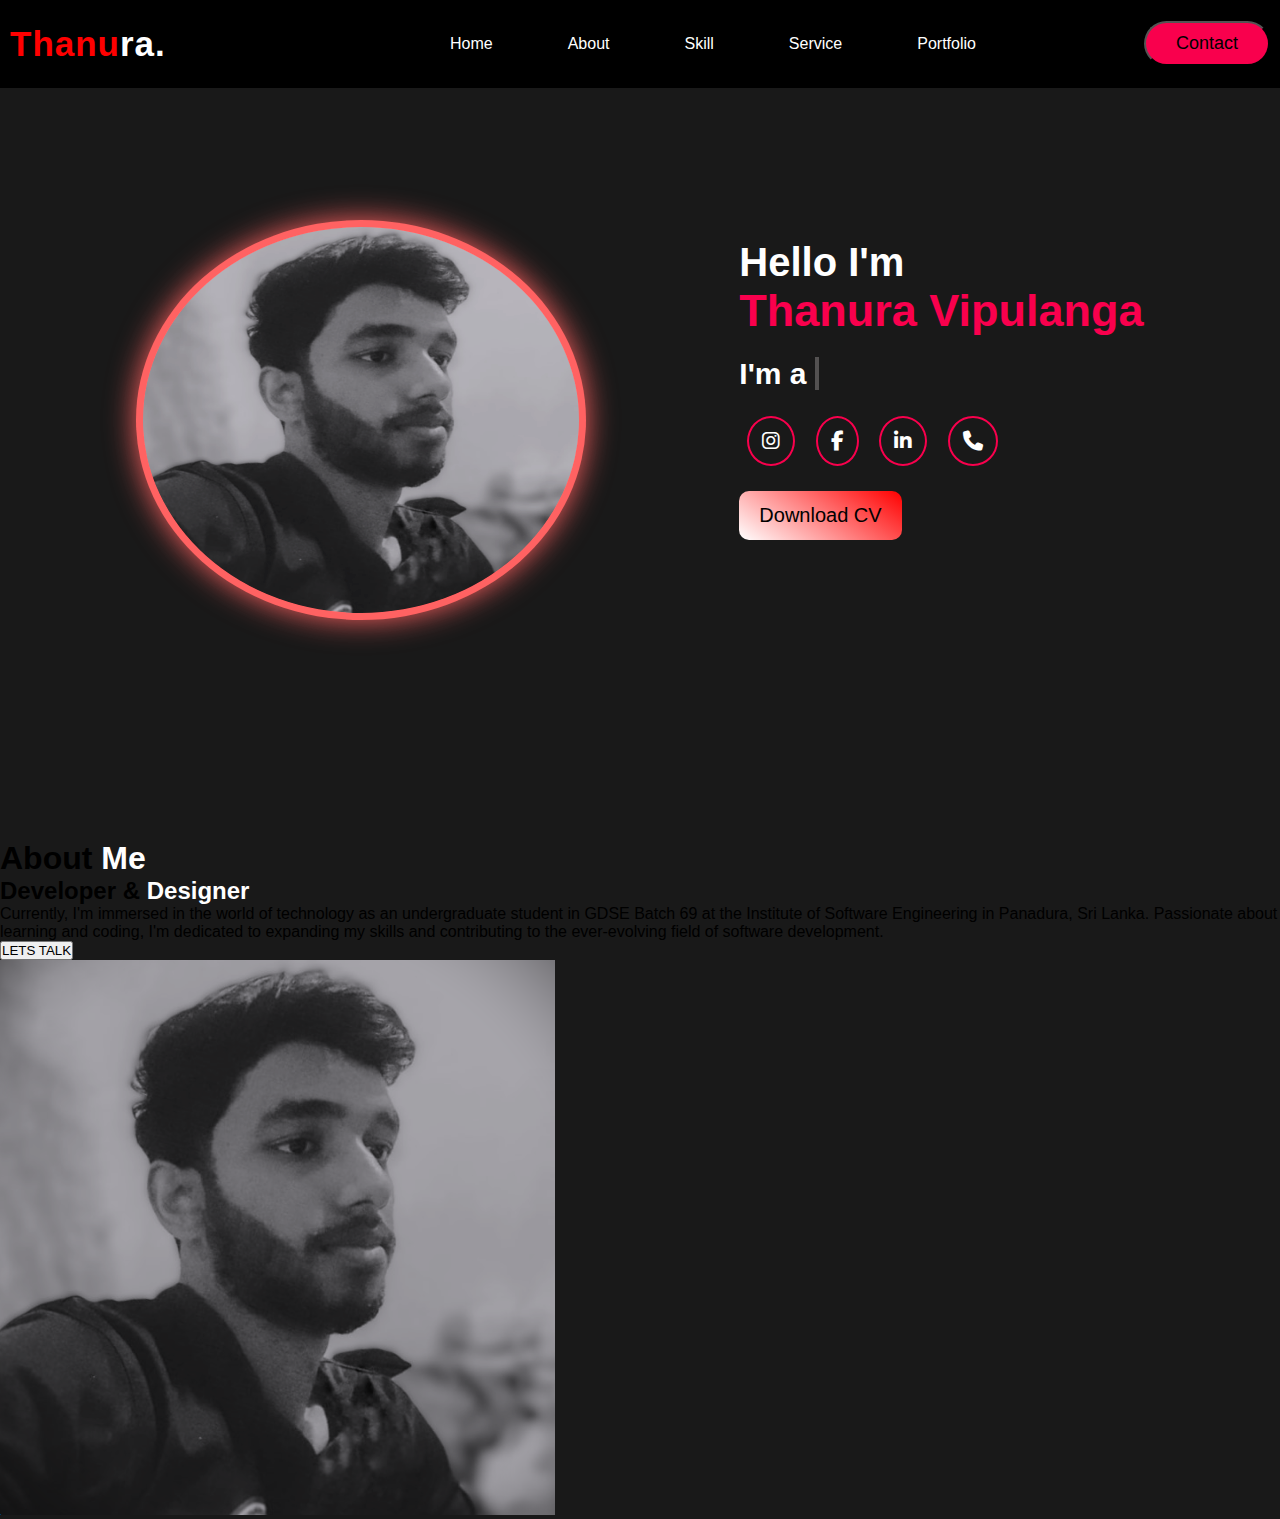
==== index.html @ dee8c760 "about section" ====
<!doctype html>
<html lang="en">
<head>
    <meta charset="UTF-8">
    <meta name="viewport" content="width=device-width, user-scalable=no, initial-scale=1.0, maximum-scale=1.0, minimum-scale=1.0">
    <meta http-equiv="X-UA-Compatible" content="ie=edge">
    <title>Portfolio_Website</title>

    <link rel="stylesheet" href="https://cdnjs.cloudflare.com/ajax/libs/font-awesome/6.6.0/css/all.min.css">

    <link rel="stylesheet" href="css/style.css">
<!--    <link rel="stylesheet" href="css/normalize.css">-->

</head>

<body>
<!----------------Hero section--------------->
<nav>
    <input type="checkbox" class="checkbox" id="check">
    <h2 class="nav_head">Thanu<span>ra.</span></h2>
    <ul>
        <li><a href="#">Home</a> </li>
        <li><a href="#">About</a> </li>
        <li><a href="#">Skill</a> </li>
        <li><a href="#">Service</a> </li>
        <li><a href="#">Portfolio</a> </li>

        <a href="#"><button class="contact_btn">Contact</button></a>
    </ul>

    <label for="check" class="checkbtn">
        <i class="fas fa-bars"></i>
    </label>
</nav>

    <section id="home" class="home">
        <img src="assets/images/My-photo.png" title="my image" alt="my image" width="450px" height="400px">
        <div class="description">
            <h1>Hello I'm <br><span>Thanura Vipulanga</span></h1>
            <h2>I'm a <span>Fullstack Developer...</span></h2>
<!--            <p>Lorem ipsum dolor sit amet consectetur. Sem ac ornare lacinia purus tempus. Tellus viverra sit consequat nisl malesuada blandit.</p>-->
            <div class="font">
                <i class="fa-brands fa-instagram"></i>
                <i class="fa-brands fa-facebook-f"></i>
                <i class="fa-brands fa-linkedin-in"></i>
                <i class="fas fa-phone"></i>
            </div>
            <button>Download CV</button>
        </div>
    </section>

<!----- About section ----->
<section class="about">
    <div class="about_section">
       <h1>About <span>Me</span></h1>
        <h2>Developer & <span>Designer</span></h2>
        <p>
            Currently, I'm immersed in the world of technology as an undergraduate student in GDSE Batch 69 at the Institute of Software Engineering in Panadura, Sri Lanka.
            Passionate about learning and coding, I'm dedicated to expanding my skills and contributing to the ever-evolving field of software development.
        </p>
        <button class="about_button">LETS TALK</button>
    </div>
    <div class="about_poto">
        <img src="assets/images/My-photo.png">
    </div>

</section>


</body>
</html>
---- css/style.css ----
*{
    margin: 0px;
    padding: 0px;
    box-sizing: border-box;
    font-family: "Josefin Sans", sans-serif;
}
body{
    background-color: #191919;
}
/*-----navigation section----------*/

nav{
    background-color: black;
    display: flex;
    align-items: center;
    justify-content: space-between;
    top: 0;
    width: 100%;
    color: white;
    font-size: large;
    overflow: hidden;
    padding: 10px;
    position: fixed;
}
.nav_head{
    color: red;
    font-size: 35px;
    letter-spacing: 1px;
}
span{
    color: white;
}
li{
    font-size: 16px;
    list-style-type: none;
    display: inline-block;
    padding: 10px 20px;
}
li>a{
    color: white;
    text-decoration: none;
    padding: 15px;
    display: block;
    text-transform: capitalize;
}
li>a:hover{
    color: red;
    transition: .4s;
}
.contact_btn{
    background-color: #f9004d;
    color: black;
    margin-left: 8rem;
    padding: 10px 30px;
    font-size: large;
    border-radius: 30px;
    cursor: pointer;
    transition: .5s ease-in-out;
}
.contact_btn:hover{
    color: white;
    border: 2px solid #f9004d;
    background: transparent;
}
/*----------responsive navbar----------*/
.checkbtn{
    font-size: 30px;
    float: right;
    margin-right: 30px;
    cursor: pointer;
    display: none;
}
.checkbox{
    display: none;
}
@media screen and (max-width: 925px){
    .nav_head{
        font-size: 30px;
    }
    nav li a{
        font-size: 18px;
    }
    nav .contact_btn{
        margin-left: 20px;
    }
}
@media screen and (max-width: 820px){
    .checkbtn{
        display: block;
        margin-left: 150px;
    }
    .nav_head{
        padding-left: 10px;
    }
    nav ul{
        z-index: 1000;
        position: fixed;
        width: 60%;
        height: 50vh;
        background-color: black;
        top: 50px;
        right: -100%;
        padding: 20px;
        transition: all .5s;
    }
    nav li{
        text-align: center;
        display: block;
        float: left;
        width: 330px;
        height: 60px;
        padding: 5px;
    }
    nav .contact_btn{
        width: 90%;
    }
    nav li a{
        font-size: 20px;
        color: white;
    }
    .checkbox:checked ~ ul{
        right: 0;
    }
}

/*----------home section----------*/

.home{
    color: white;
    padding: 220px 100px;
    display: flex;
    justify-content: space-around;
    gap: 5rem;
}
.description{
    padding-top: 20px;
}
.description>h1{
    font-size: 40px;
    font-weight: 700;
}
.description>h1>span{
    color: #f9004d;
    font-size: 45px;
}
.description>h2{
    margin-top: 20px;
    font-size: 30px;
    font-weight: 800;
}
.description>h2>span{
    color: #f9004d;
    position: relative;
}
.description>h2>span:after{
    content: "";
    position: absolute;
    left: 0;
    right: 0px;
    height: 100%;
    border-left: 4px solid #535151;
    background-color: #191919;
    animation: text 3s infinite backwards steps(10);
}
@keyframes text {
    0%{
        left: 0;
    }
    50%{
        left: 100%;
    }
    100%{
        left: 0;
    }
}
.description>p{
    width: 500px;
    margin-top: 20px;
}
.font>i{
    margin: 25px 8px;
    border: 2px solid #f9004d;
    border-radius: 50%;
    padding: 13px;
    font-size: 20px;
    cursor: pointer;
    transition: .4s ease-in-out;
}
.font>i:hover{
    background-color: #f9004d;
    transform: translate(-15px);
    box-shadow: 0px 0px 15px #f9004d;
}
.description>button{
    padding: 13px 20px;
    font-size: 20px;
    border-radius: 10px;
    background: linear-gradient(35deg,white,red);
    cursor: pointer;
    border: none;
}
.home>img{
    background-color: #fa5959;
    padding: 7px;
    border-radius: 50%;
    box-shadow: 0px 0px 30px #fa5959;
    filter: brightness(1.1);
    transition: .4s ease-in-out;
}
.home>img:hover{
    box-shadow: 0px 0px 50px #f9004d;
}

/*----------responsive home section----------*/
@media screen and (max-width:820px){
    .home>img{
        margin-top: -7rem;
        margin-left: -1rem;
        margin-bottom: -5rem;
        width: 390px;
        height: 340px;
    }
    .home{
        grid-template-columns: 1fr;
        flex-wrap: wrap;
    }
    .description{
        margin-left: -4rem;
    }
    .description h1{
        font-size: 20px;
    }
    .description>h1>span{
        font-size: 40px;
    }
    .description>h2{
        font-size: 20px;
    }
    .description>p{
        font-size: 15px;
    }
}

/*<!---------- About section ----------->*/
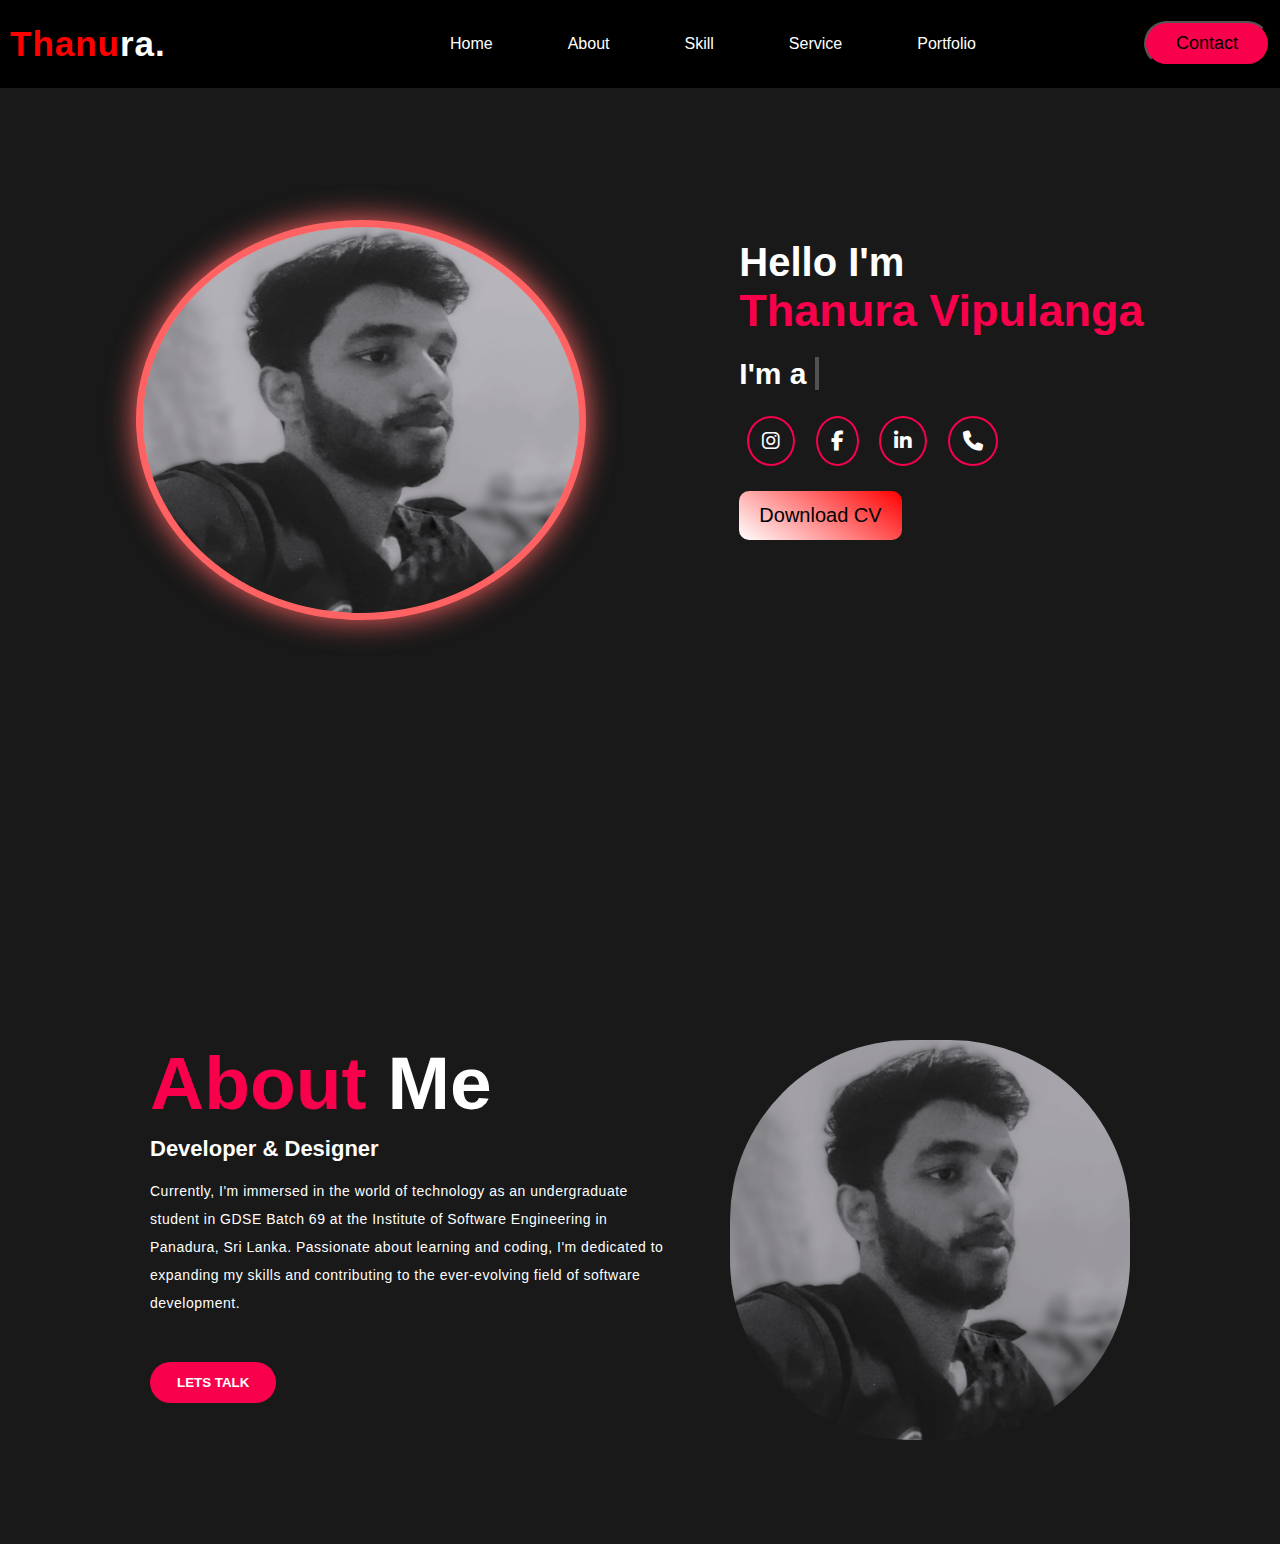
==== commit 5d04561d: "about section for css" ====
--- a/index.html
+++ b/index.html
@@ -58,7 +58,7 @@
             Currently, I'm immersed in the world of technology as an undergraduate student in GDSE Batch 69 at the Institute of Software Engineering in Panadura, Sri Lanka.
             Passionate about learning and coding, I'm dedicated to expanding my skills and contributing to the ever-evolving field of software development.
         </p>
-        <button class="about_button">LETS TALK</button>
+        <button class="about_btn">LETS TALK</button>
     </div>
     <div class="about_poto">
         <img src="assets/images/My-photo.png">
--- a/css/style.css
+++ b/css/style.css
@@ -242,3 +242,54 @@
 }
 
 /*<!---------- About section ----------->*/
+.about{
+    display: flex;
+    justify-content: space-around;
+    margin: 100px 150px;
+    gap: 60px;
+    padding-top: 100px;
+    color: white;
+}
+.about_poto>img{
+    height: auto;
+    border-radius: 180px;
+    width: 400px;
+}
+.about_section{
+    width: 550px;
+    margin-bottom: 30px;
+}
+.about_section h1{
+    font-size: 75px;
+    color: #f9004d;
+}
+.about_section h2{
+    font-size: 22px;
+    margin-top: 10px;
+}
+.about_section>span{
+    color: #ffffff;
+}
+.about_section>p{
+    color: #ffffff;
+    letter-spacing: 0.5px;
+    line-height: 28px;
+    font-size: 14px;
+    margin-top: 15px;
+    margin-bottom:45px;
+}
+.about_btn{
+    background-color: #f9004d;
+    color: white;
+    text-decoration: none;
+    border: 2px solid transparent;
+    font-weight: bold;
+    padding: 11px 25px;
+    border-radius: 30px;
+    transition: .4s;
+}
+.about_btn:hover{
+    background-color: transparent;
+    border: 2px solid #f9004d;
+    cursor:pointer;
+}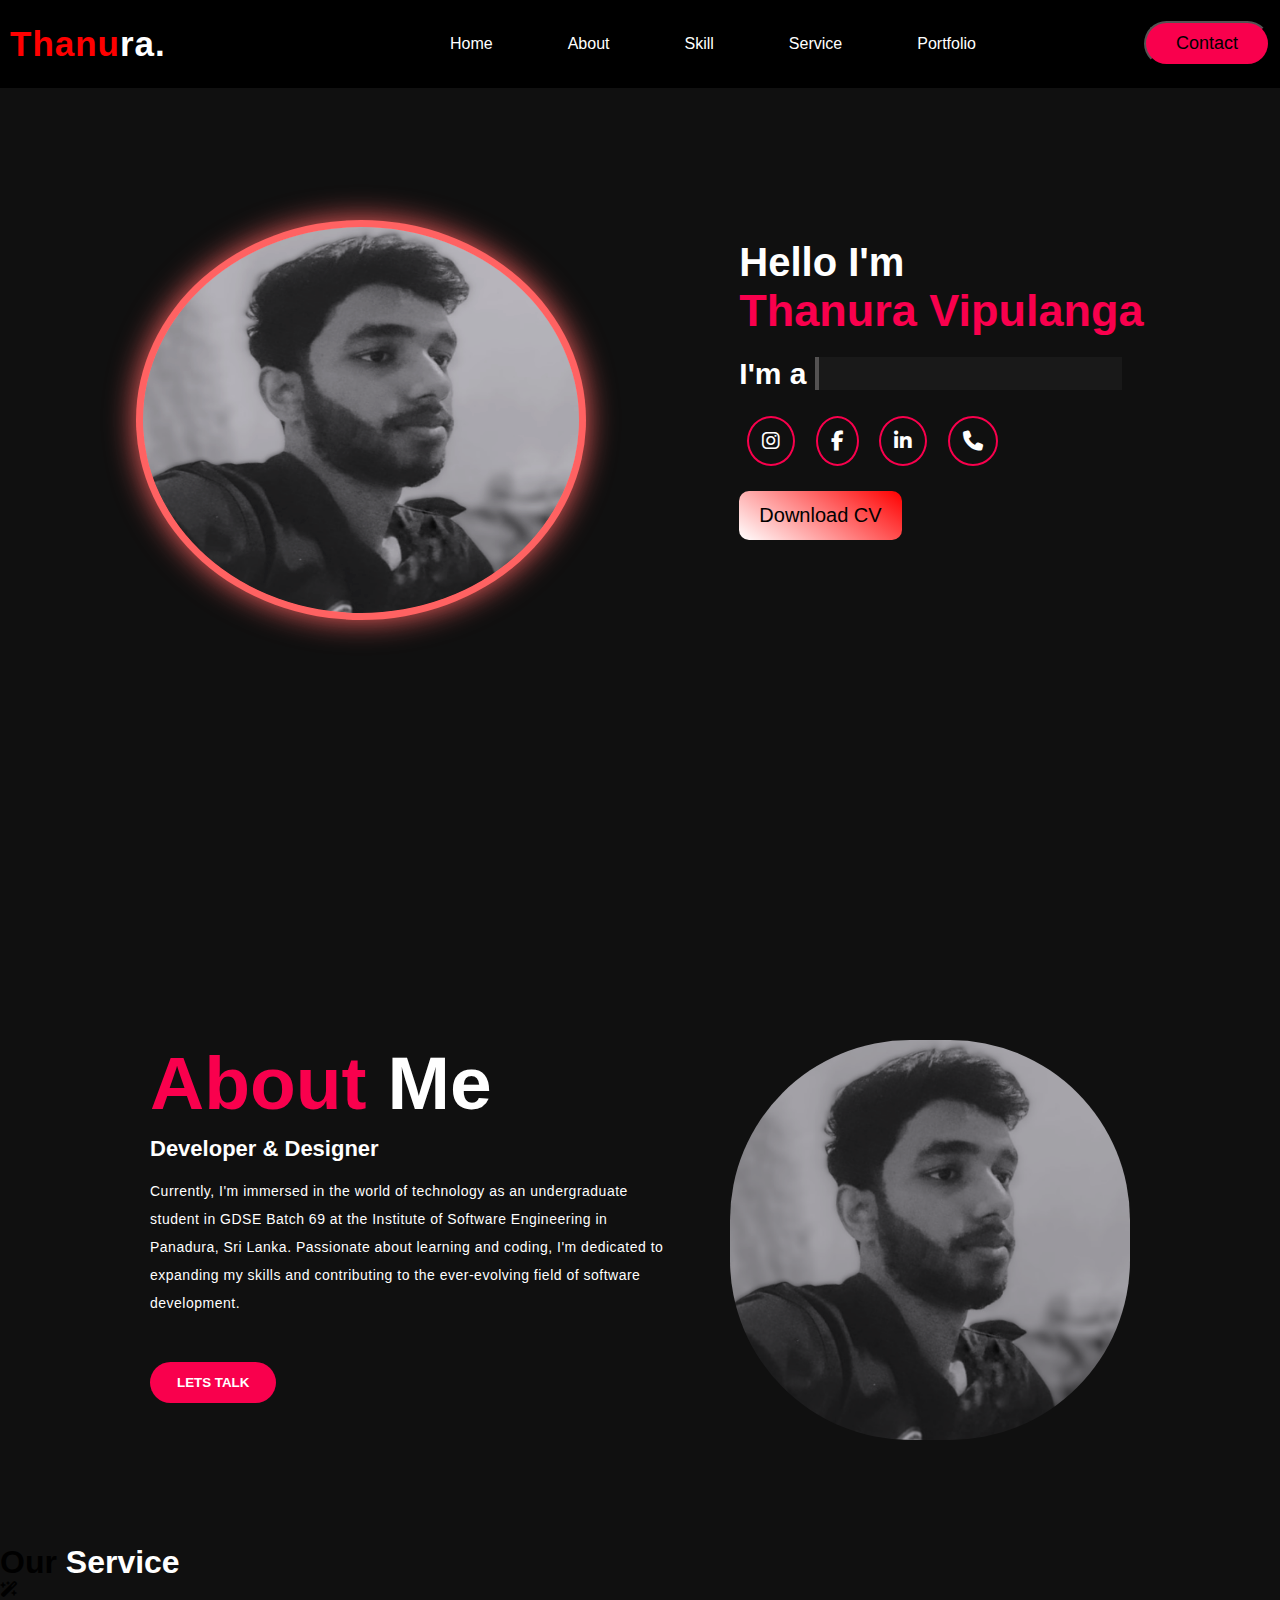
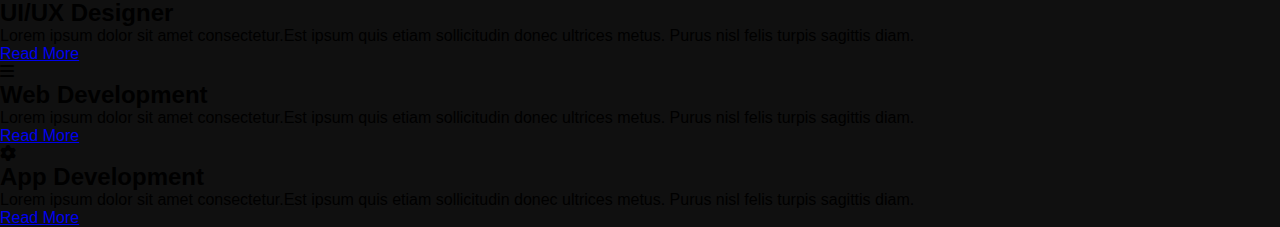
==== commit 808b4c86: "service section" ====
--- a/index.html
+++ b/index.html
@@ -63,8 +63,46 @@
     <div class="about_poto">
         <img src="assets/images/My-photo.png">
     </div>
+</section>
 
+<!----- service section ----->
+<section id="service">
+    <h1 class="service_section">Our <span>Service</span></h1>
+
+    <div class="card">
+        <div class="service_card">
+            <i class="fa-solid fa-wand-magic-sparkles"></i>
+            <h2>UI/UX Designer</h2>
+            <p>Lorem ipsum dolor sit amet
+                consectetur.Est ipsum quis
+                etiam sollicitudin donec
+                ultrices metus. Purus nisl
+                felis turpis sagittis diam.</p>
+            <a href="#">Read More</a>
+        </div>
+        <div class="service_card">
+            <i class="fa-solid fa-bars"></i>
+            <h2>Web Development</h2>
+            <p>Lorem ipsum dolor sit amet
+                consectetur.Est ipsum quis
+                etiam sollicitudin donec
+                ultrices metus. Purus nisl
+                felis turpis sagittis diam.</p>
+            <a href="#">Read More</a>
+        </div>
+        <div class="service_card">
+            <i class="fa-duotone fa-solid fa-gear"></i>
+            <h2>App Development</h2>
+            <p>Lorem ipsum dolor sit amet
+                consectetur.Est ipsum quis
+                etiam sollicitudin donec
+                ultrices metus. Purus nisl
+                felis turpis sagittis diam.</p>
+            <a href="#">Read More</a>
+        </div>
+    </div>
 </section>
+
 
 
 </body>
--- a/css/style.css
+++ b/css/style.css
@@ -5,7 +5,7 @@
     font-family: "Josefin Sans", sans-serif;
 }
 body{
-    background-color: #191919;
+    background-color: #101010;
 }
 /*-----navigation section----------*/
 
@@ -292,4 +292,32 @@
     background-color: transparent;
     border: 2px solid #f9004d;
     cursor:pointer;
-}+}
+
+/*<!----------responsive About section ----------->*/
+
+@media screen and (max-width: 820px){
+    .about{
+        display: block;
+        margin-top: -13rem;
+    }
+    .about_section{
+        margin-left: -6rem;
+        width: 450px;
+    }
+    .about_section>h1{
+        font-size: 35px;
+    }
+    .about_poto{
+        width: 200px;
+        height: 250px;
+        margin: 50px -70px;
+    }
+    .about_btn{
+        padding: 10px 20px;
+        font-size: 18px;
+    }
+}
+
+/*<!---------- Service section ----------->*/
+
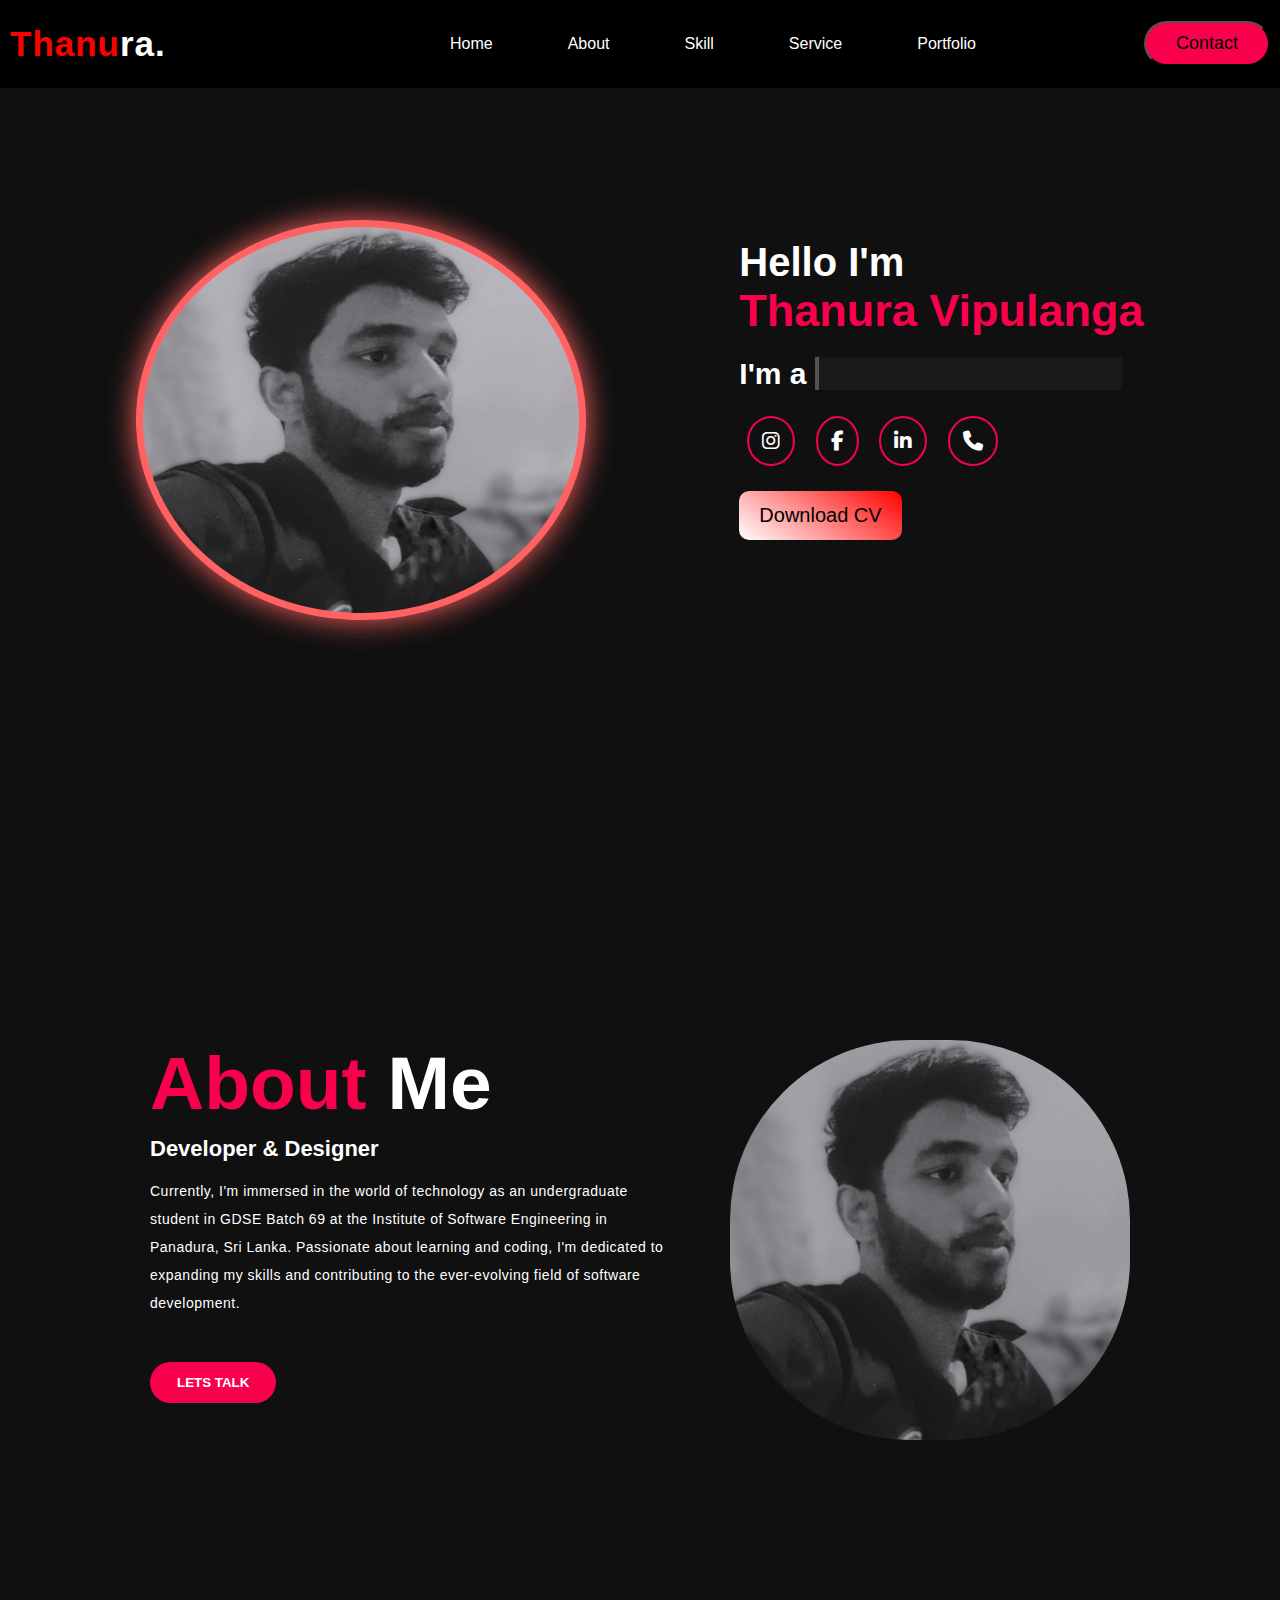
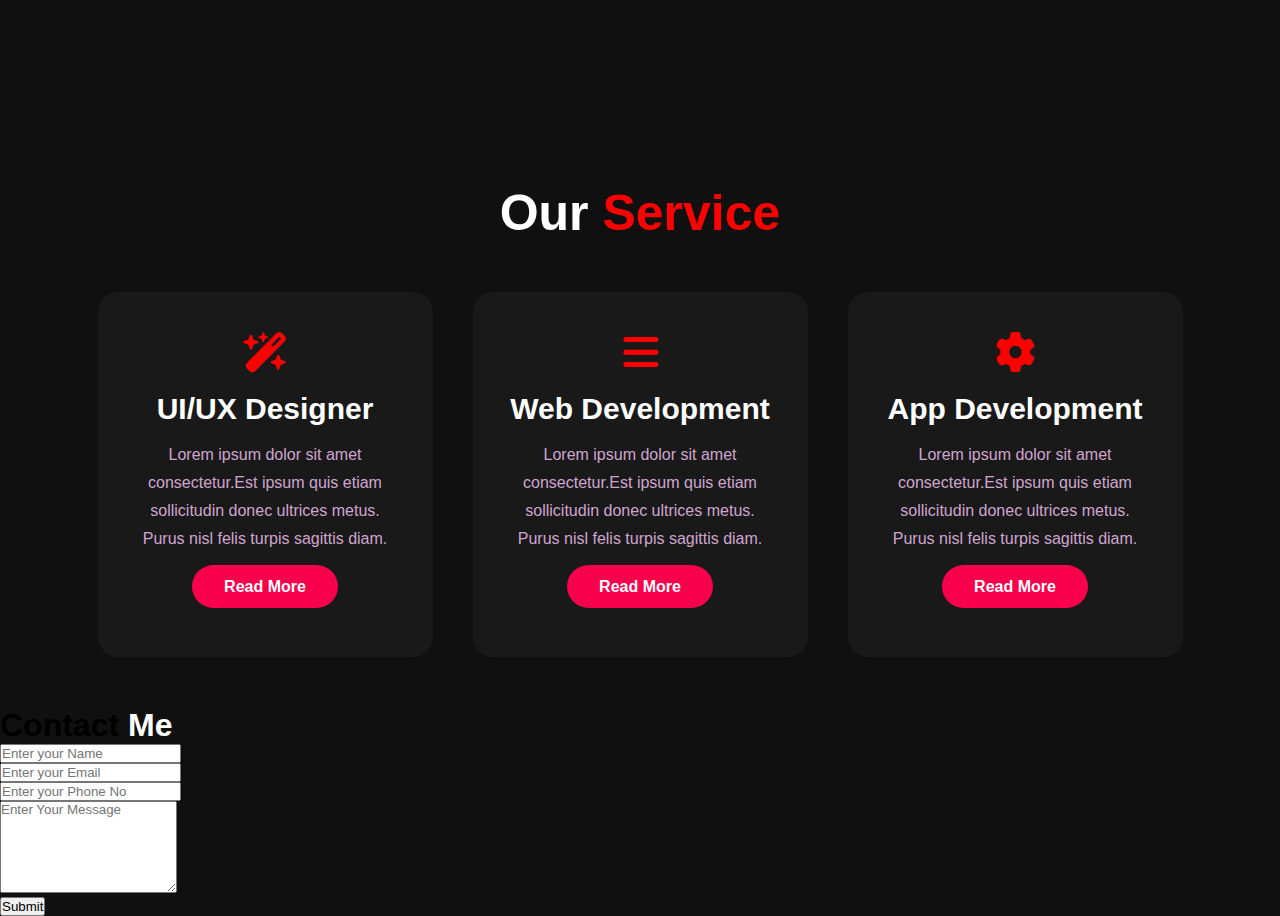
==== commit ebd9acb0: "contact section" ====
--- a/index.html
+++ b/index.html
@@ -66,7 +66,7 @@
 </section>
 
 <!----- service section ----->
-<section id="service">
+<section class="service">
     <h1 class="service_section">Our <span>Service</span></h1>
 
     <div class="card">
@@ -103,6 +103,21 @@
     </div>
 </section>
 
+<!----- contact section ----->
+<section id="contact">
+    <div class="form">
+        <h1>Contact <span>Me</span></h1>
+        <form action="#home">
+            <input type="text" name="name" placeholder="Enter your Name" required=""><br>
+            <input type="email" name="email" placeholder="Enter your Email" required=""><br>
+            <input type="number" name="no" placeholder="Enter your Phone No" required=""><br>
+            <textarea name="msg" id="msg" rows="6" cols="20" placeholder="Enter Your Message"></textarea><br>
+            <button class="form_btn">Submit</button>
+        </form>
+    </div>
+</section>
+
+
 
 
 </body>
--- a/css/style.css
+++ b/css/style.css
@@ -321,3 +321,108 @@
 
 /*<!---------- Service section ----------->*/
 
+.service{
+    /*background: #020101;*/
+}
+h1.service_section{
+    margin-top: 15rem;
+    color: white;
+    font-size: 50px;
+    padding-top: 100px;
+    text-align: center;
+}
+.service_section>span{
+    color: red;
+}
+div.card{
+    display: flex;
+    justify-content: center;
+    gap: 20px;
+    text-align: justify;
+    align-items: center;
+    margin: 40px;
+    color: white;
+}
+.service_card{
+    height:365px;
+    width: 335px;
+    background-color: #191919;
+    padding: 20px 35px;
+    border-radius: 20px;
+    margin: 10px;
+    position: relative;
+    overflow: hidden;
+    text-align: center;
+    transition: .5s ease;
+}
+.service_card:hover{
+    border: 2px solid #ffffff;
+    background-color: rgba(211, 14, 14, 0.88);
+    transform: translateY(-20px);
+}
+.service_card>i{
+    font-size: 40px;
+    color: red;
+    display: block;
+    text-align: center;
+    margin: 20px 0px;
+}
+.service_card>h2{
+    color: white;
+    font-size: 30px;
+    margin-bottom: 15px;
+}
+.service_card>p{
+    color: #fcfc;
+    font-size: 16px;
+    line-height: 28px;
+    margin-top: 10px;
+    margin-bottom: 25px;
+}
+.service_card>a{
+    background-color: #f9004d;
+    color: white;
+    text-decoration: none;
+    border: 2px solid transparent;
+    font-weight: bold;
+    padding: 11px 30px;
+    border-radius: 30px;
+    transition: .4s;
+}
+.service_card>a:hover{
+    background-color: transparent;
+    border: 2px solid  #f9004d;
+    cursor:pointer;
+}
+
+/*<!----------responsive Service section ----------->*/
+
+@media screen and (max-width: 820px){
+    h1.service_section{
+        font-size: 35px;
+        margin-bottom: -40px;
+    }
+    .card{
+        grid-template-columns: 1fr;
+        flex-wrap: wrap;
+    }
+    .service_card{
+        margin-top: 20px;
+        /*height: 440px;*/
+        /*width: 390px;*/
+    }
+    .service_card>h2{
+        font-size: 25px;
+    }
+    .service_card>p{
+        font-size: 14px;
+    }
+    .service_card>a{
+        padding: 8px 20px;
+    }
+}
+
+/*<!---------- Contact section ----------->*/
+
+
+/*<!-----responsive Contact section ------->*/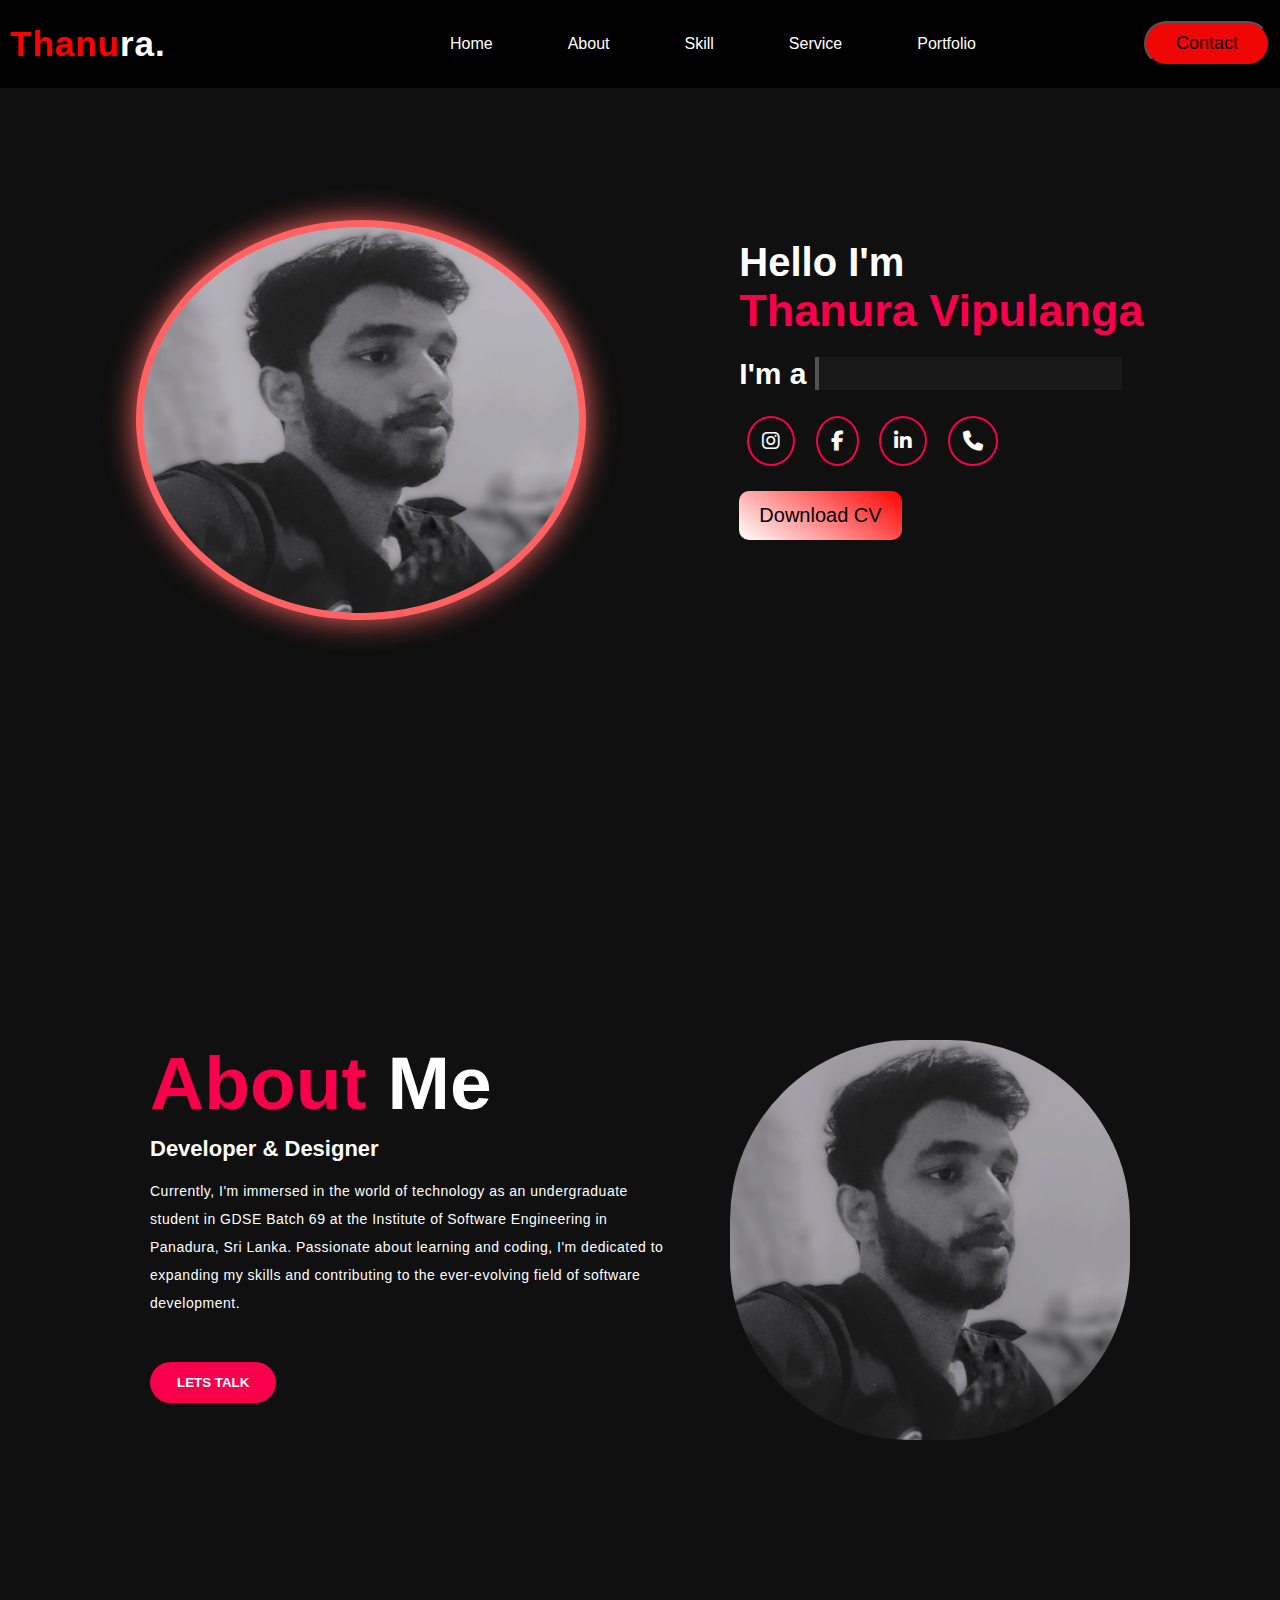
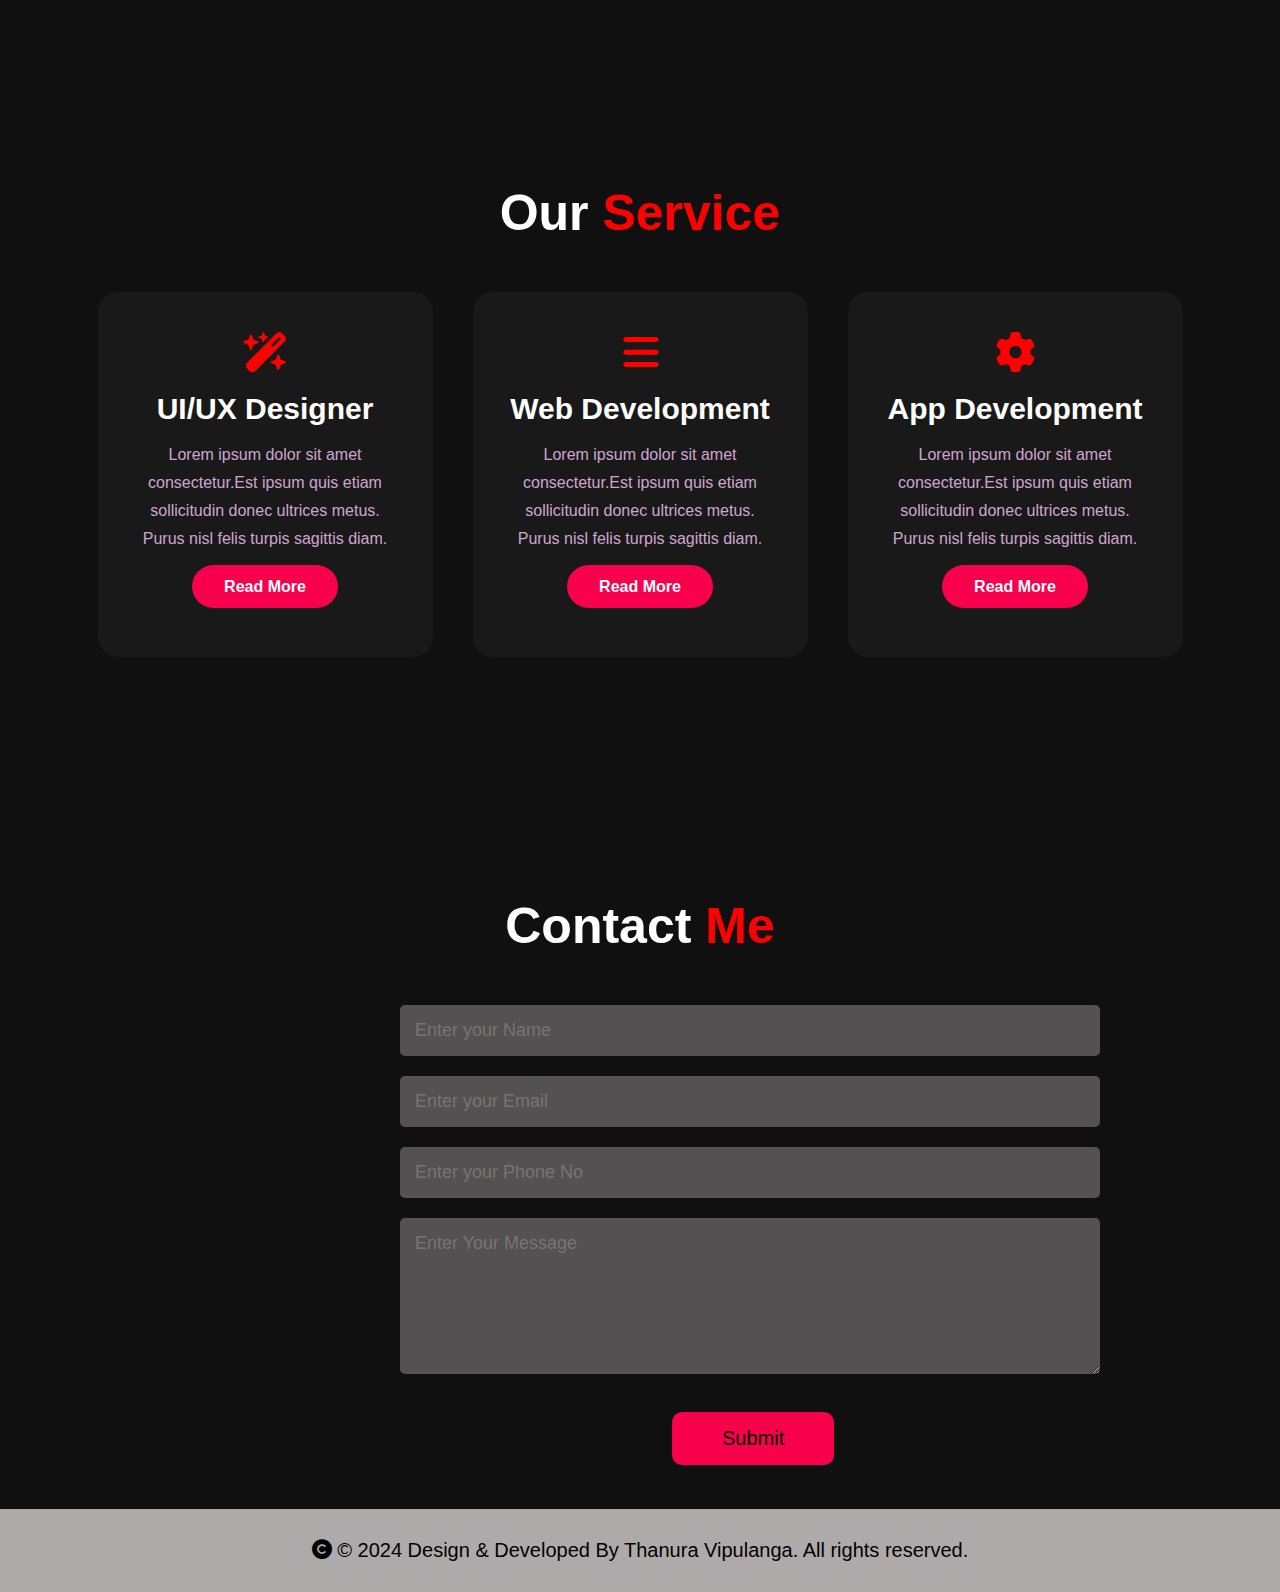
==== commit 74cc335a: "contact section for css" ====
--- a/index.html
+++ b/index.html
@@ -117,6 +117,9 @@
     </div>
 </section>
 
+<div class="footer">
+    <p><i class="fa-solid fa-copyright"></i> © 2024 Design & Developed By Thanura Vipulanga. All rights reserved.</p>
+</div>
 
 
 
--- a/css/style.css
+++ b/css/style.css
@@ -48,7 +48,7 @@
     transition: .4s;
 }
 .contact_btn{
-    background-color: #f9004d;
+    background-color: #f10606;
     color: black;
     margin-left: 8rem;
     padding: 10px 30px;
@@ -423,6 +423,51 @@
 }
 
 /*<!---------- Contact section ----------->*/
-
-
-/*<!-----responsive Contact section ------->*/+.form h1{
+    margin: 150px 0px 40px 0px;
+    text-align: center;
+    color: white;
+    font-size: 50px;
+    padding-top: 80px;
+}
+.form h1 span{
+    color: red;
+}
+.form input,textarea{
+    width: 700px;
+    margin: 10px 400px;
+    padding: 15px;
+    background-color: #535151;
+    font-size: 18px;
+    color: white;
+    border: none;
+    border-radius: 5px;
+}
+.form .form_btn{
+    padding: 15px 50px;
+    font-size: 20px;
+    background-color: #f9004d;
+    margin: 1.5rem 42rem;
+    border-radius: 10px;
+    box-shadow: 0px 0px 0px #f9004d;
+    cursor: pointer;
+    border: none;
+    transition: .3s ease;
+}
+.form .form_btn:hover{
+    background: transparent;
+    border: 2px solid #f9004d;
+    color: white;
+}
+.footer{
+    color:black ;
+    margin-top: 20px;
+    background-color: #afaaaa;
+    padding: 30px;
+    font-size: 20px;
+    text-align: center;
+}
+*::selection{
+    background-color: #f9004d;
+}
+
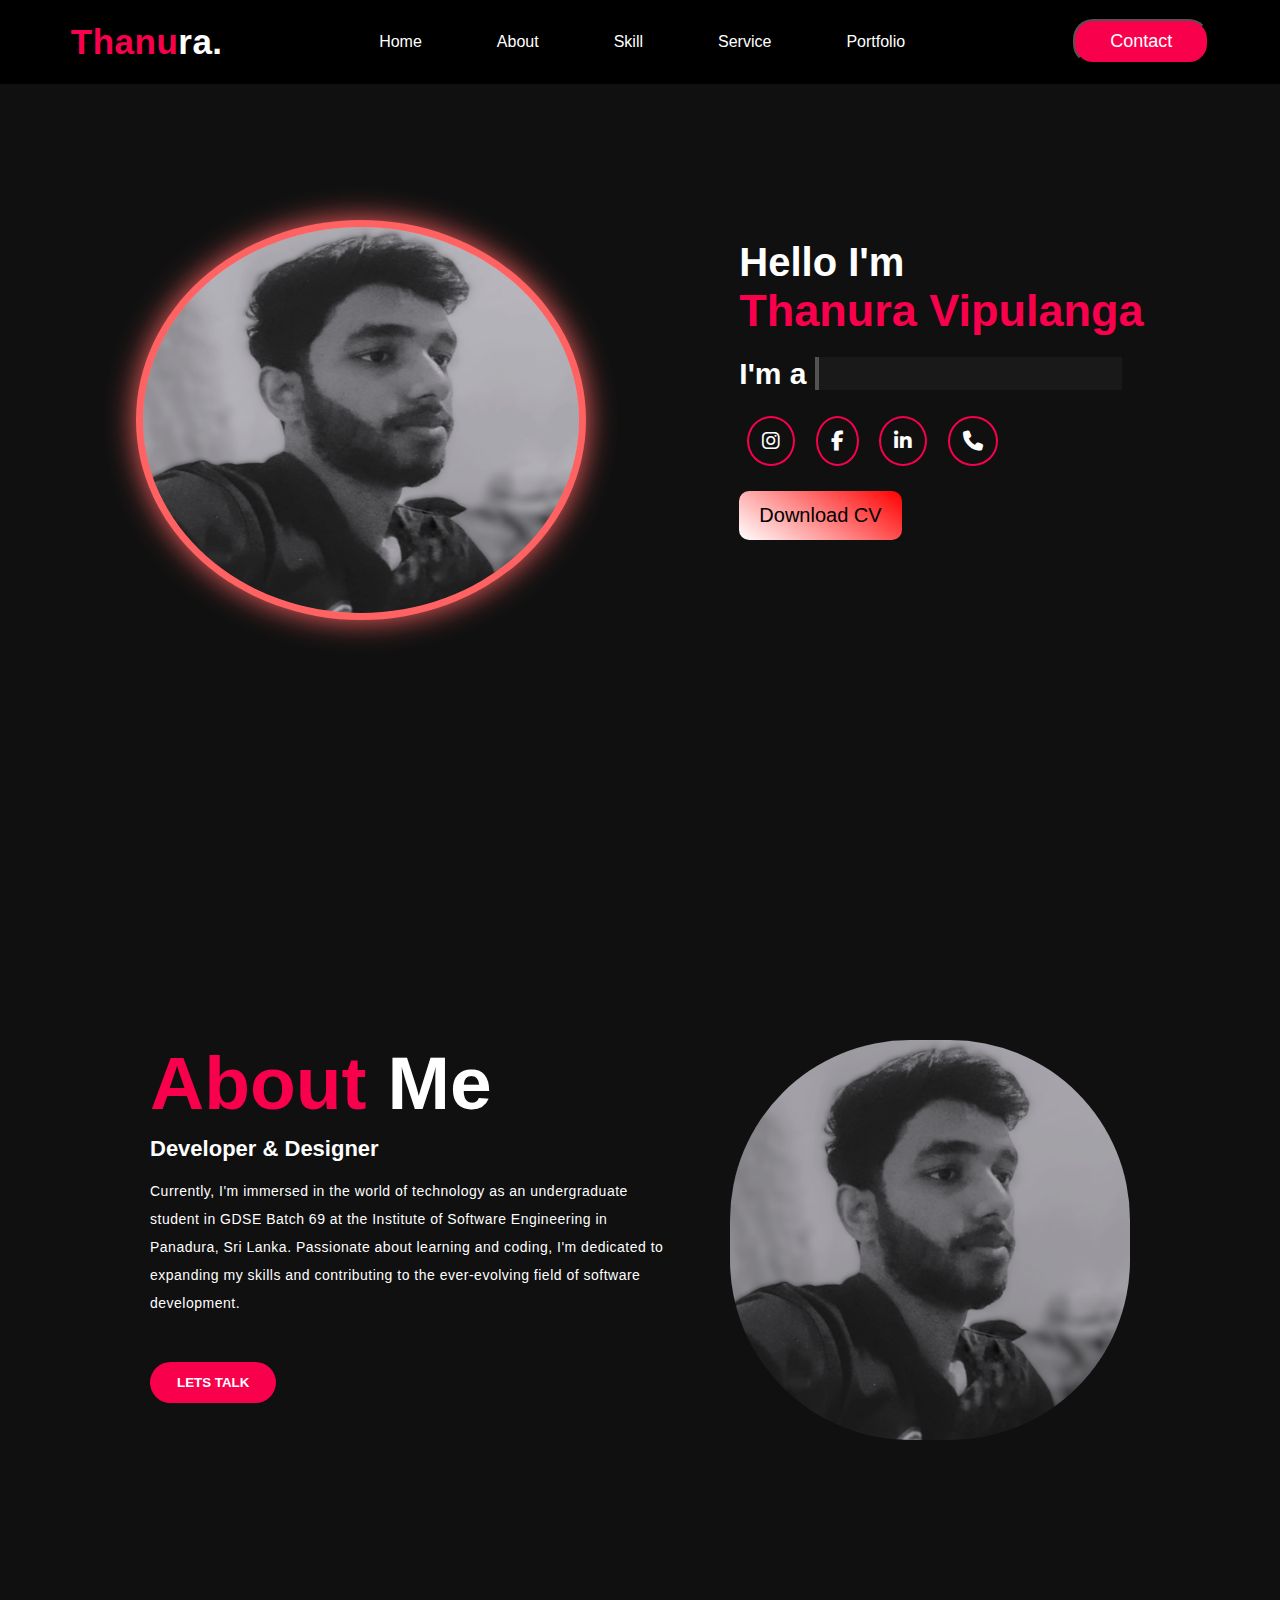
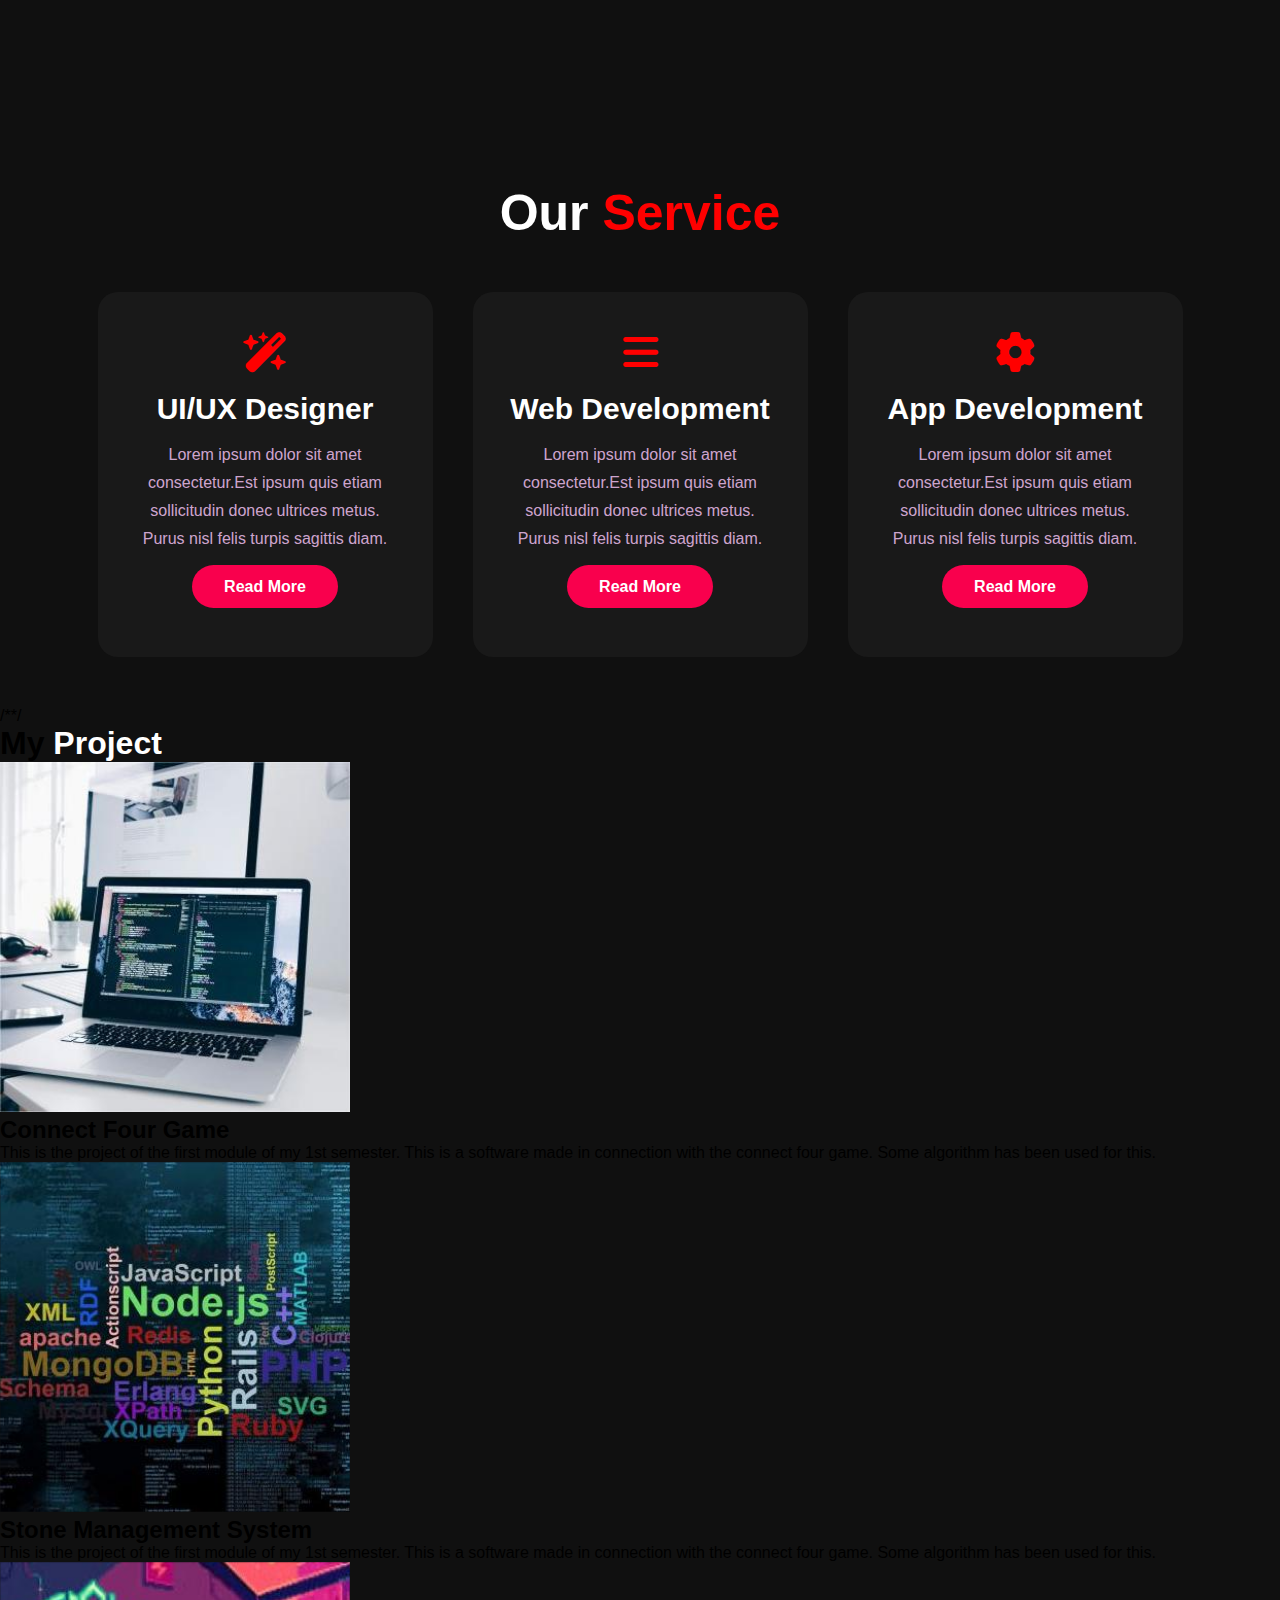
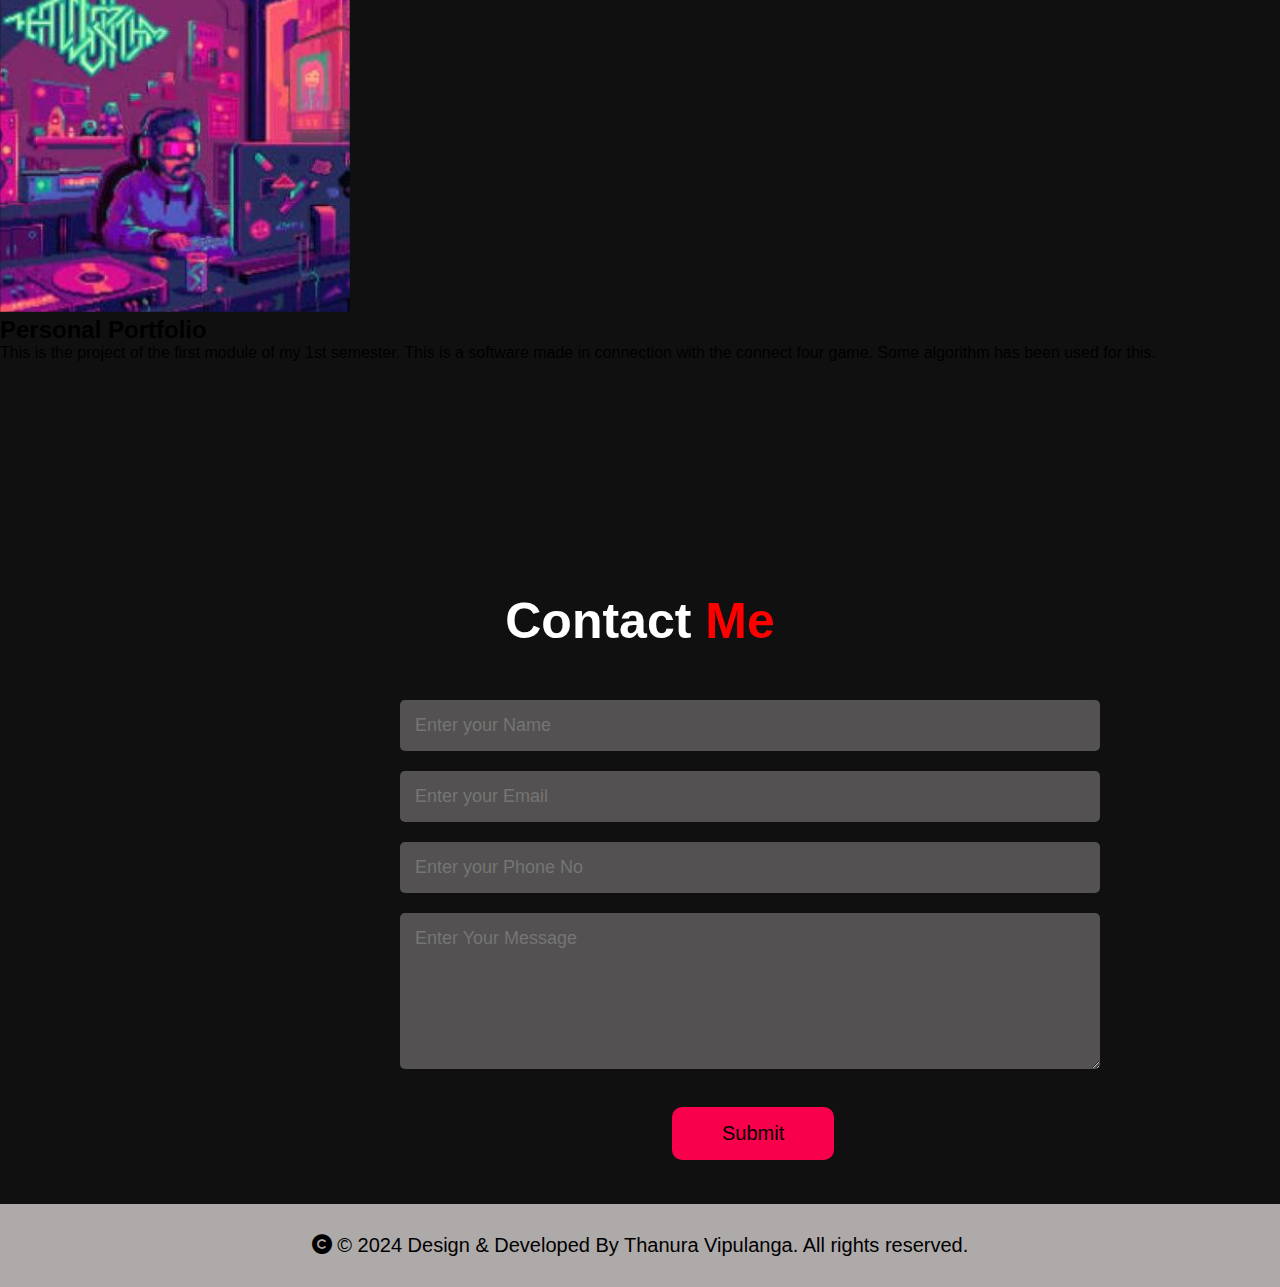
==== commit 43338496: "Portfolio section" ====
--- a/index.html
+++ b/index.html
@@ -17,7 +17,7 @@
 <!----------------Hero section--------------->
 <nav>
     <input type="checkbox" class="checkbox" id="check">
-    <h2 class="nav_head">Thanu<span>ra.</span></h2>
+    <h1 class="nav_head">Thanu<span>ra.</span></h1>
     <ul>
         <li><a href="#">Home</a> </li>
         <li><a href="#">About</a> </li>
@@ -65,7 +65,43 @@
     </div>
 </section>
 
-<!----- service section ----->
+
+<!-------Education section------->
+
+<!--<section class="education-section" id="education-nav">-->
+<!--    &lt;!&ndash;title Education&ndash;&gt;-->
+<!--    <h1 class="education-title">Educa<span>tion</span></h1>-->
+
+<!--    <div class="timeline">-->
+<!--        <div class="timeline-item">-->
+<!--            <div class="timeline-year">2019</div>-->
+<!--            <div class="timeline-content">-->
+<!--                <h3>Ordinary Level</h3>-->
+<!--                <p>Did O/L in Elakaka Maha Vidiyalaya.</p>-->
+<!--            </div>-->
+<!--        </div>-->
+
+<!--        <div class="timeline-item">-->
+<!--            <div class="timeline-year">2022</div>-->
+<!--            <div class="timeline-content">-->
+<!--                <h3>Advanced Level</h3>-->
+<!--                <p>Did A/L in Elakaka National Collage.</p>-->
+<!--            </div>-->
+<!--        </div>-->
+
+<!--        <div class="timeline-item">-->
+<!--            <div class="timeline-year">2023</div>-->
+<!--            <div class="timeline-content">-->
+<!--                <h3>Graduate Diploma in Software Engineer(GDSE)</h3>-->
+<!--                <p> Purchasing  Diploma in IJSE</p>-->
+<!--            </div>-->
+<!--        </div>-->
+<!--    </div>-->
+<!--</section>-->
+
+
+
+<!--------- service section ----->
 <section class="service">
     <h1 class="service_section">Our <span>Service</span></h1>
 
@@ -103,6 +139,34 @@
     </div>
 </section>
 
+/*<!------- portfolio section ------>*/
+<section id="portfolio">
+    <h1 class="portfolio_section">My <span>Project</span></h1>
+    <div class="project">
+        <div class="port_card">
+            <img src="assets/images/img-03.jpg" alt="" width="350px" height="350px">
+            <div class="content">
+                <h2>Connect Four Game</h2>
+                <p>This is the project of the first module of my 1st semester. This is a software made in connection with the connect four game. Some algorithm has been used for this.</p>
+            </div>
+        </div>
+        <div class="port_card">
+            <img src="assets/images/img-01.png" alt="" width="350px" height="350px">
+            <div class="content">
+                <h2>Stone Management System</h2>
+                <p>This is the project of the first module of my 1st semester. This is a software made in connection with the connect four game. Some algorithm has been used for this.</p>
+            </div>
+        </div>
+        <div class="port_card">
+            <img src="assets/images/img-06.png" alt="" width="350px" height="350px">
+            <div class="content">
+                <h2>Personal Portfolio</h2>
+                <p>This is the project of the first module of my 1st semester. This is a software made in connection with the connect four game. Some algorithm has been used for this.</p>
+            </div>
+        </div>
+    </div>
+</section>
+
 <!----- contact section ----->
 <section id="contact">
     <div class="form">
@@ -122,6 +186,5 @@
 </div>
 
 
-
 </body>
 </html>--- a/css/style.css
+++ b/css/style.css
@@ -2,7 +2,9 @@
     margin: 0px;
     padding: 0px;
     box-sizing: border-box;
-    font-family: "Josefin Sans", sans-serif;
+    font-family: Arial, Hel sans-serif;
+    text-decoration: none;
+    scroll-behavior: smooth;
 }
 body{
     background-color: #101010;
@@ -13,7 +15,7 @@
     background-color: black;
     display: flex;
     align-items: center;
-    justify-content: space-between;
+    justify-content: space-around;
     top: 0;
     width: 100%;
     color: white;
@@ -21,11 +23,12 @@
     overflow: hidden;
     padding: 10px;
     position: fixed;
+    z-index: 1000;
 }
 .nav_head{
-    color: red;
+    color: #f9004d;
     font-size: 35px;
-    letter-spacing: 1px;
+    letter-spacing: 0.5px;
 }
 span{
     color: white;
@@ -34,7 +37,7 @@
     font-size: 16px;
     list-style-type: none;
     display: inline-block;
-    padding: 10px 20px;
+    padding: 8px 20px;
 }
 li>a{
     color: white;
@@ -44,16 +47,16 @@
     text-transform: capitalize;
 }
 li>a:hover{
-    color: red;
+    color: #f9004d;
     transition: .4s;
 }
 .contact_btn{
-    background-color: #f10606;
-    color: black;
+    background-color: #f9004d;
+    color: #ffffff;
     margin-left: 8rem;
-    padding: 10px 30px;
+    padding: 10px 35px;
+    border-radius: 20px;
     font-size: large;
-    border-radius: 30px;
     cursor: pointer;
     transition: .5s ease-in-out;
 }
@@ -99,7 +102,7 @@
         height: 50vh;
         background-color: black;
         top: 50px;
-        right: -100%;
+        right: 100%;
         padding: 20px;
         transition: all .5s;
     }
@@ -113,6 +116,7 @@
     }
     nav .contact_btn{
         width: 90%;
+        margin-top: 15px;
     }
     nav li a{
         font-size: 20px;
@@ -120,6 +124,9 @@
     }
     .checkbox:checked ~ ul{
         right: 0;
+        height: 450px;
+        width: 360px;
+        background-color: rgba(5, 5, 5, 0.7);
     }
 }
 
@@ -318,6 +325,123 @@
         font-size: 18px;
     }
 }
+
+
+/*<!---------- Education section ----------->*/
+
+/*.education-section{*/
+/*    background: #535151;*/
+/*    position: relative;*/
+/*    top: 100px;*/
+/*    display: flex;*/
+/*    margin-top: 100px;*/
+/*    align-content: center;*/
+/*    flex-direction: column;*/
+/*    height: 100vh;*/
+/*    !*padding: 8% 0 0 10%;*!*/
+/*    letter-spacing: normal;*/
+/*    width: 100%;*/
+/*    margin-bottom: 200px;*/
+/*}*/
+/*h1.education-title{*/
+/*    margin-top: 1rem ;*/
+/*    !*margin-left: 5rem;*!*/
+/*    color: white;*/
+/*    font-size: 50px;*/
+/*    !*margin: 1px;*!*/
+/*    !*padding-top: 100px;*!*/
+/*    text-align: center;*/
+/*}*/
+/*h1.education-title>span{*/
+/*    color: red;*/
+/*}*/
+
+/*.timeline {*/
+/*    position: relative;*/
+/*    padding-left: 50px;*/
+/*    width: 600px;*/
+/*    left: 25%;*/
+/*    top: 20%;*/
+/*}*/
+
+/*.timeline::before {*/
+/*    content: '';*/
+/*    position: absolute;*/
+/*    left: 25px;*/
+/*    top: 0;*/
+/*    bottom: 0;*/
+/*    width: 2px;*/
+/*    background-color: #020202;*/
+/*}*/
+
+/*.timeline-item {*/
+/*    margin-bottom: 40px;*/
+/*    position: relative;*/
+/*}*/
+
+/*.timeline-item:last-child {*/
+/*    margin-bottom: 0;*/
+/*}*/
+
+/*.timeline-item::before {*/
+/*    content: '';*/
+/*    position: absolute;*/
+/*    left: -40px;*/
+/*    top: 5px;*/
+/*    width: 12px;*/
+/*    height: 12px;*/
+/*    border-radius: 50%;*/
+/*    background-color: #f9004d;*/
+/*    border: 2px solid #ffffff;*/
+/*}*/
+
+
+/*.timeline-item h3 {*/
+/*    margin: 0;*/
+/*    font-size: 1.2rem;*/
+/*    color: #fff;*/
+/*    border-bottom: 2px solid #020202;*/
+/*    display: inline-block;*/
+/*}*/
+
+/*.timeline-item h3:hover{*/
+/*    color: #003244;*/
+
+/*}*/
+
+/*.timeline-item p {*/
+/*    margin: 10px 0 0;*/
+/*    font-size: 0.9rem;*/
+/*    color: #ffffff;*/
+/*}*/
+
+/*.timeline-year {*/
+/*    position: absolute;*/
+/*    left: -90px;*/
+/*    top: 0;*/
+/*    font-size: 1.1rem;*/
+/*    color: #020202;*/
+/*}*/
+
+/*.timeline-year:hover{*/
+/*    font-size: 1.5rem;*/
+/*}*/
+
+/*.timeline-content {*/
+/*    padding: 15px;*/
+/*    background-color: rgba(255, 255, 255, 0.05);*/
+/*    border: 2px solid #020202;*/
+/*    border-radius: 8px;*/
+/*}*/
+
+/*.timeline-content:hover{*/
+/*    background-color: rgb(189, 24, 24);*/
+/*    color: #081b29;*/
+
+/*}*/
+
+
+
 
 /*<!---------- Service section ----------->*/
 
@@ -422,6 +546,9 @@
     }
 }
 
+/*<!---------- portfolio section ----------->*/
+
+
 /*<!---------- Contact section ----------->*/
 .form h1{
     margin: 150px 0px 40px 0px;
@@ -471,3 +598,18 @@
     background-color: #f9004d;
 }
 
+/*<!-----responsive Contact section ------->*/
+@media screen and (max-width: 820px){
+    .form>h1{
+        font-size: 35px;
+    }
+    .form input,textarea{
+        margin-left: 50px;
+        width: 450px;
+    }
+    .form .form_btn{
+        margin-left: 14rem;
+        padding: 10px 25px;
+        font-size: 18px;
+    }
+}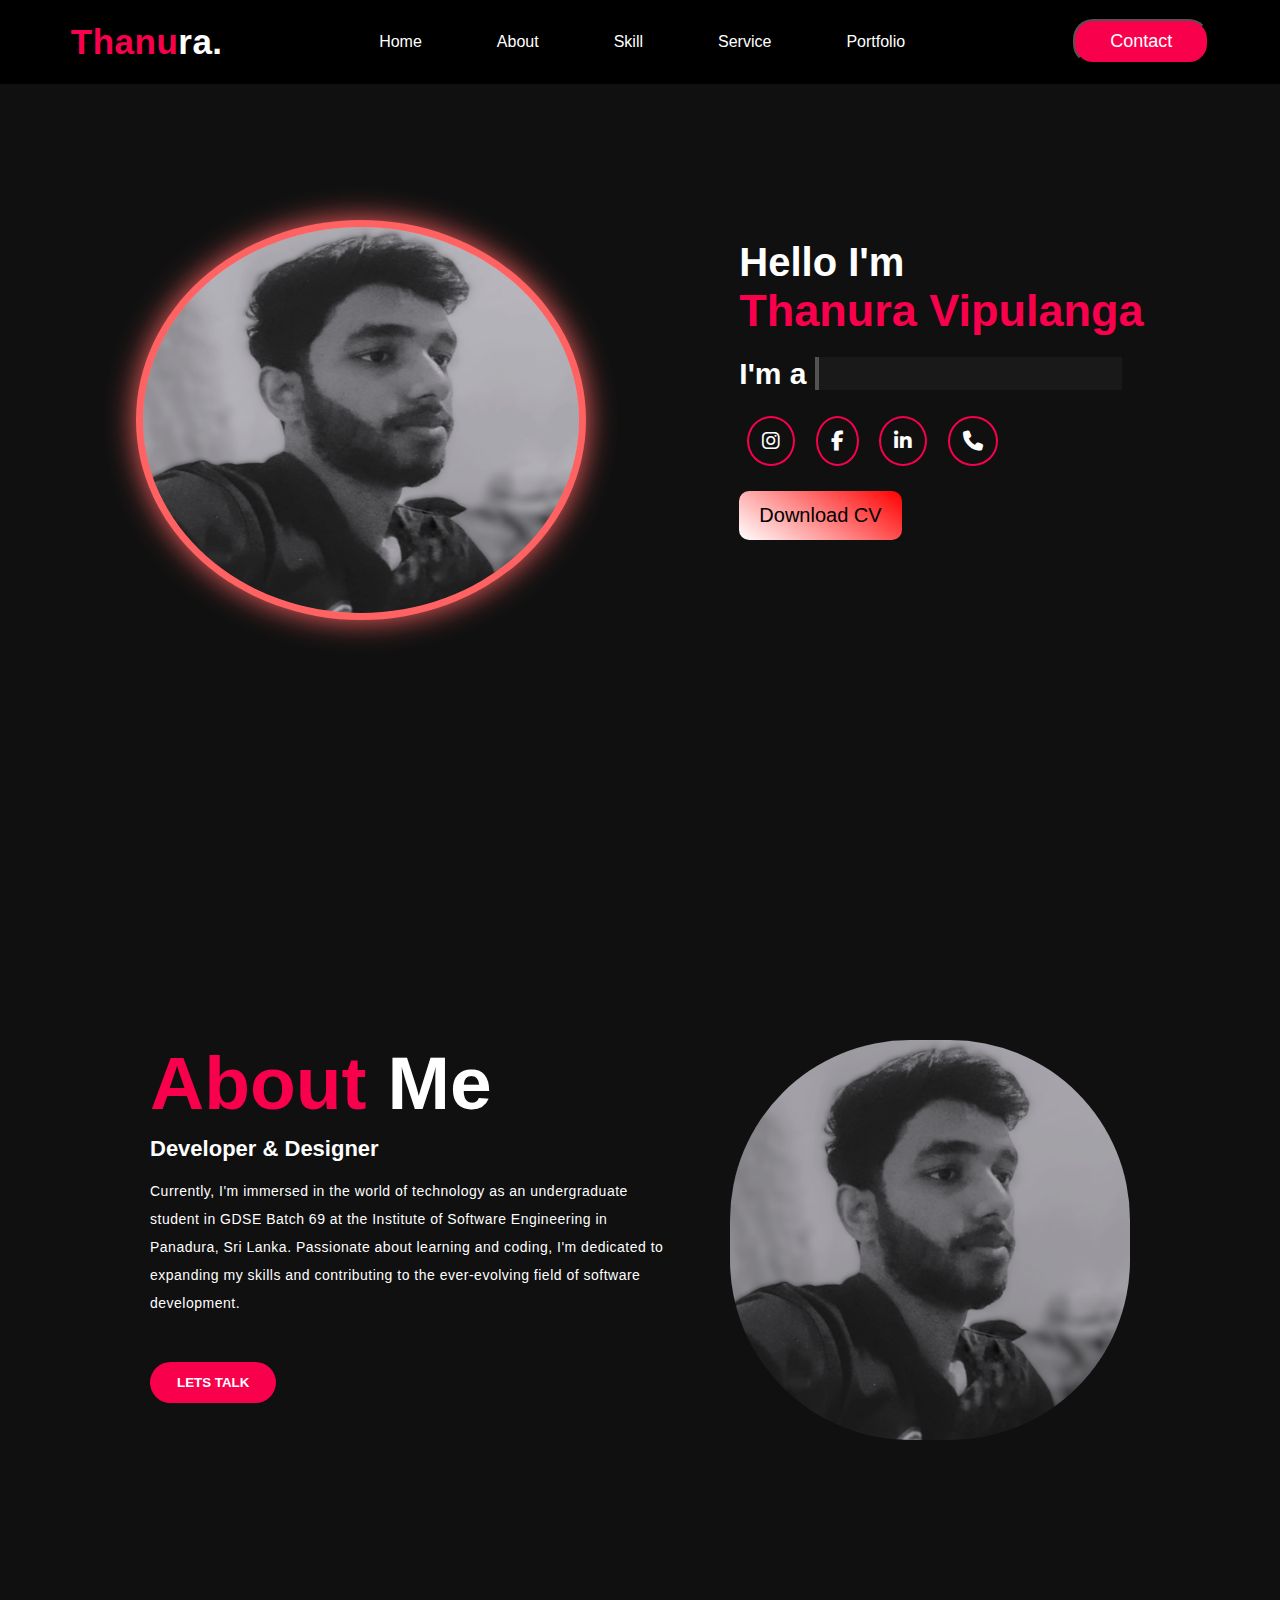
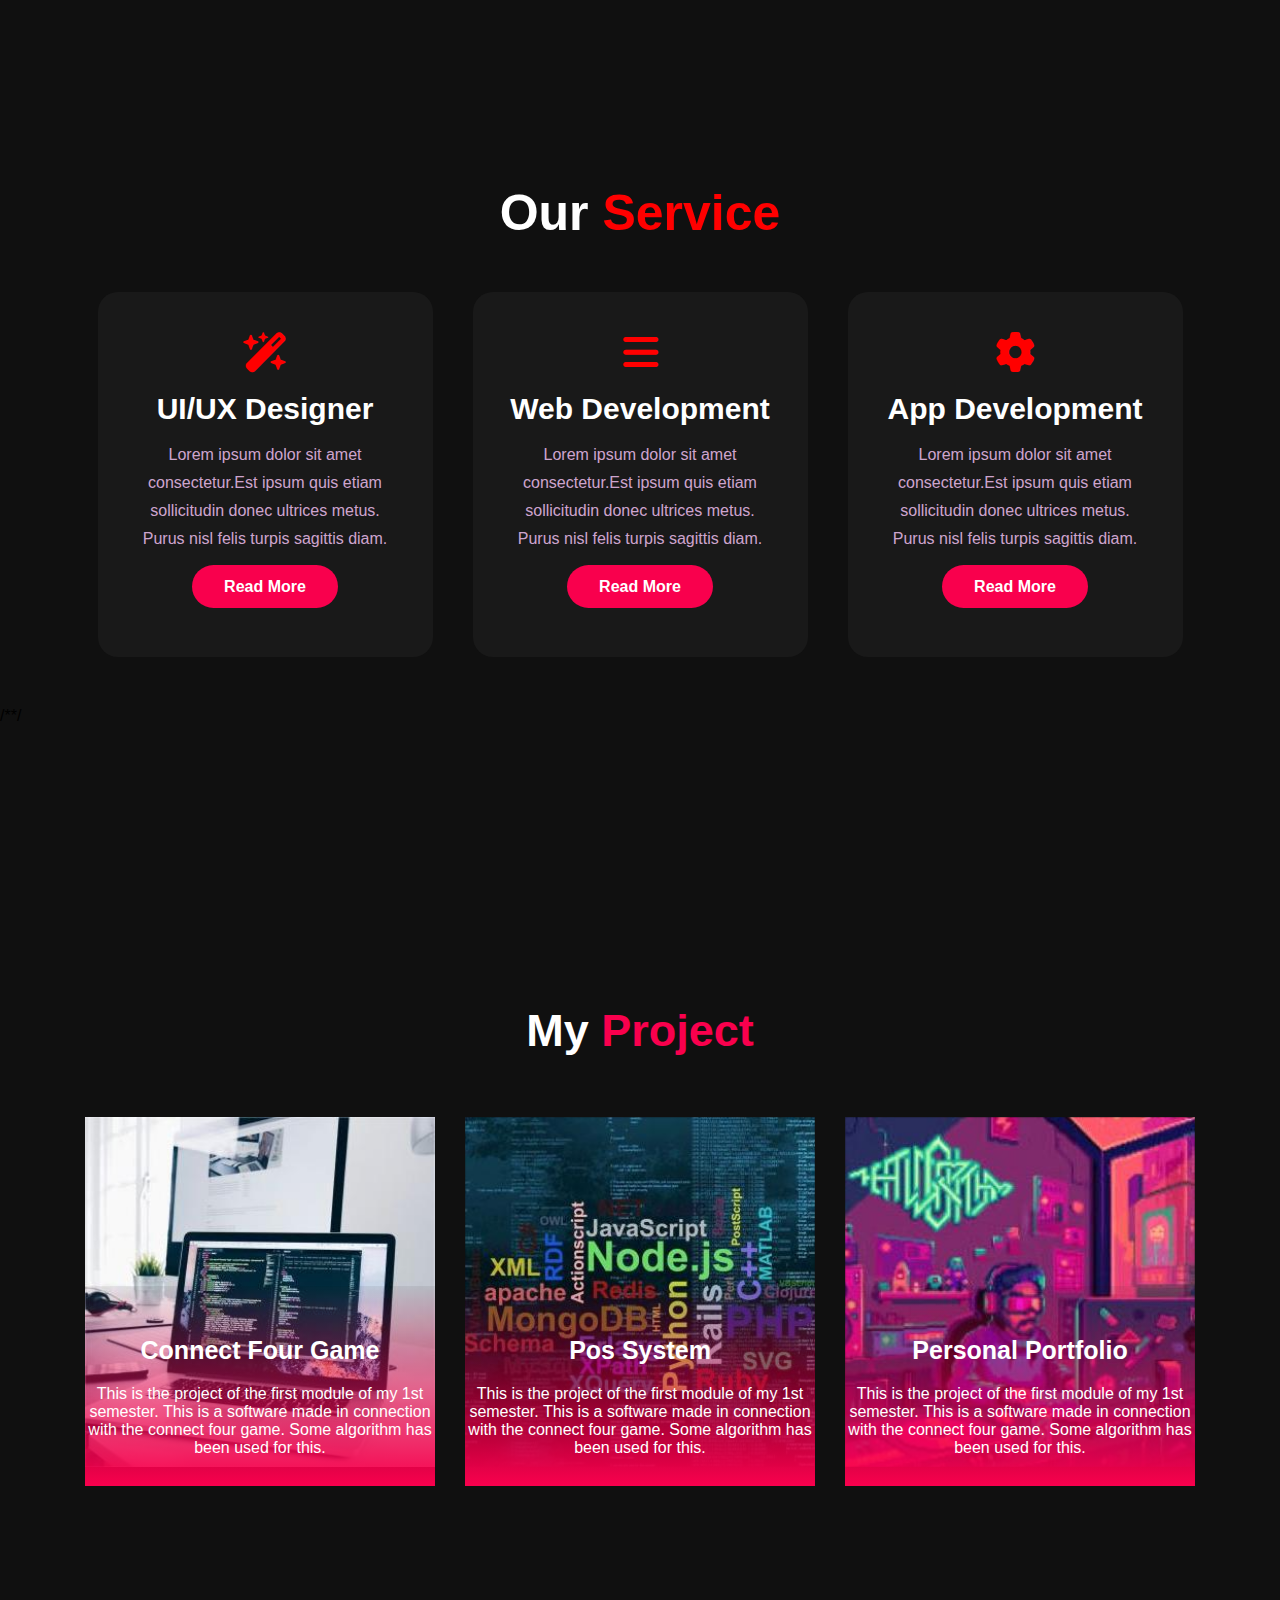
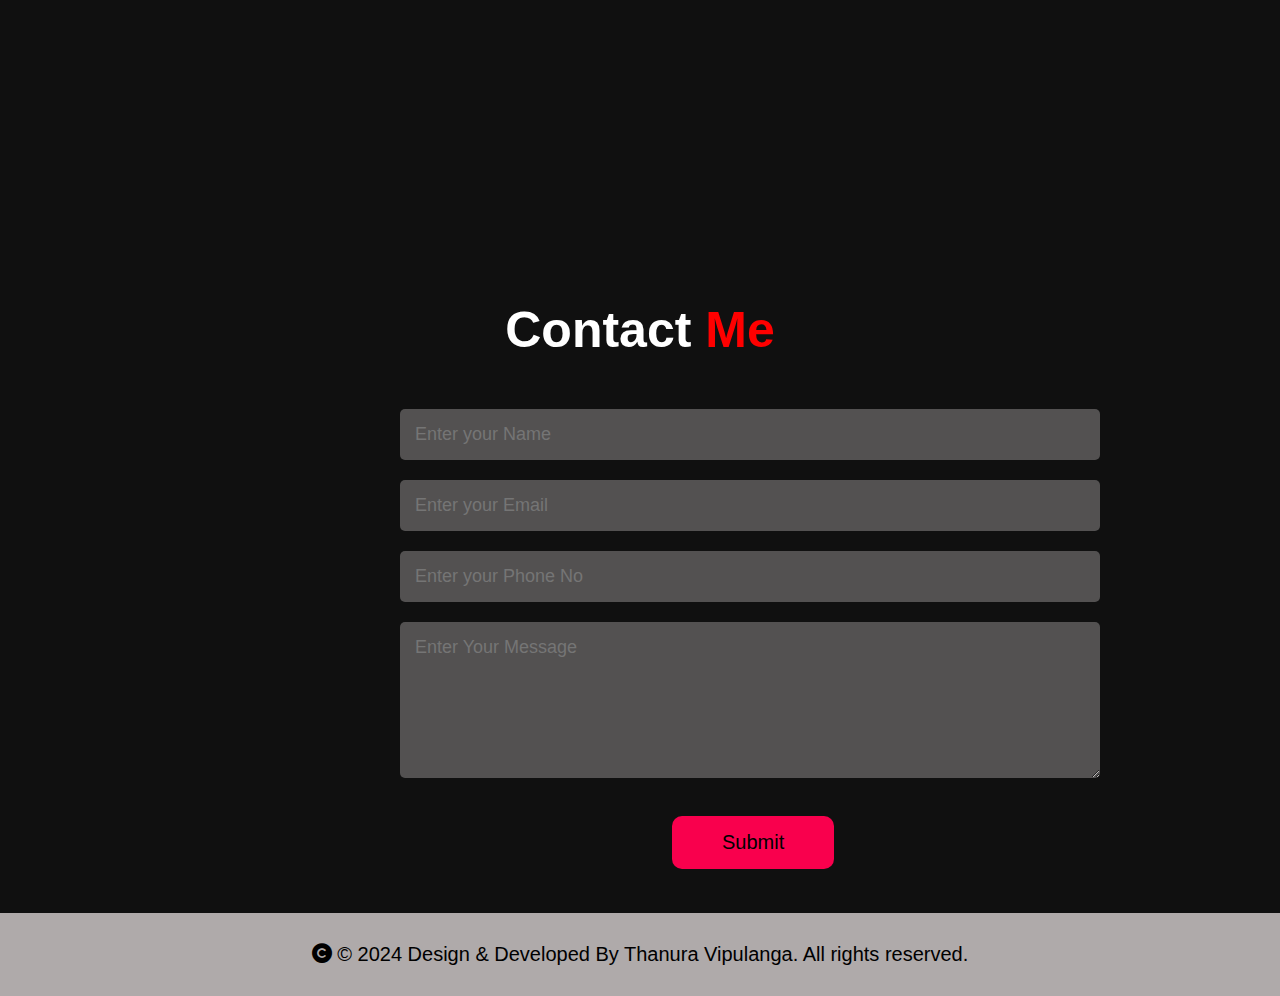
==== commit daa7cea3: "Portfolio section for css" ====
--- a/index.html
+++ b/index.html
@@ -153,7 +153,7 @@
         <div class="port_card">
             <img src="assets/images/img-01.png" alt="" width="350px" height="350px">
             <div class="content">
-                <h2>Stone Management System</h2>
+                <h2>Pos System</h2>
                 <p>This is the project of the first module of my 1st semester. This is a software made in connection with the connect four game. Some algorithm has been used for this.</p>
             </div>
         </div>
--- a/css/style.css
+++ b/css/style.css
@@ -548,6 +548,66 @@
 
 /*<!---------- portfolio section ----------->*/
 
+h1.portfolio_section{
+    margin-top: 200px;
+    text-align: center;
+    color: white;
+    font-size: 45px;
+    padding-top: 80px;
+}
+h1.portfolio_section span{
+    color: #f9004d;
+}
+div.project{
+    display: flex;
+    align-items: center;
+    justify-content: center;
+    gap: 30px;
+    margin-top: 60px;
+}
+.port_card img{
+    transition: .4s ease-in-out;
+}
+.port_card img:hover{
+    transform: translateY(-20px) scale(1.1);
+}
+.port_card{
+    object-fit: cover;
+    overflow: hidden;
+    box-sizing: border-box;
+}
+.port_card .content{
+    border-image: fill 0 linear-gradient(#0001,#f9004d);
+    position: relative;
+    bottom: 185px;
+    height: 200px;
+    text-align: center;
+    color: #ffffff;
+    padding-top: 50px;
+}
+.content h2{
+    font-size: 25px;
+    margin-bottom: 20px;
+}
+.content p{
+    width: 350px;
+    font-size: 16px;
+}
+/*<!-----responsive portfolio section ----------->*/
+@media screen and (max-width: 820px){
+    h1.portfolio_section{
+        font-size: 35px;
+    }
+    .project{
+        grid-template-columns: 1fr;
+        margin-bottom: 200px;
+        flex-wrap: wrap;
+    }
+    .port_card{
+        margin-bottom: -170px;
+    }
+}
+
 
 /*<!---------- Contact section ----------->*/
 .form h1{
